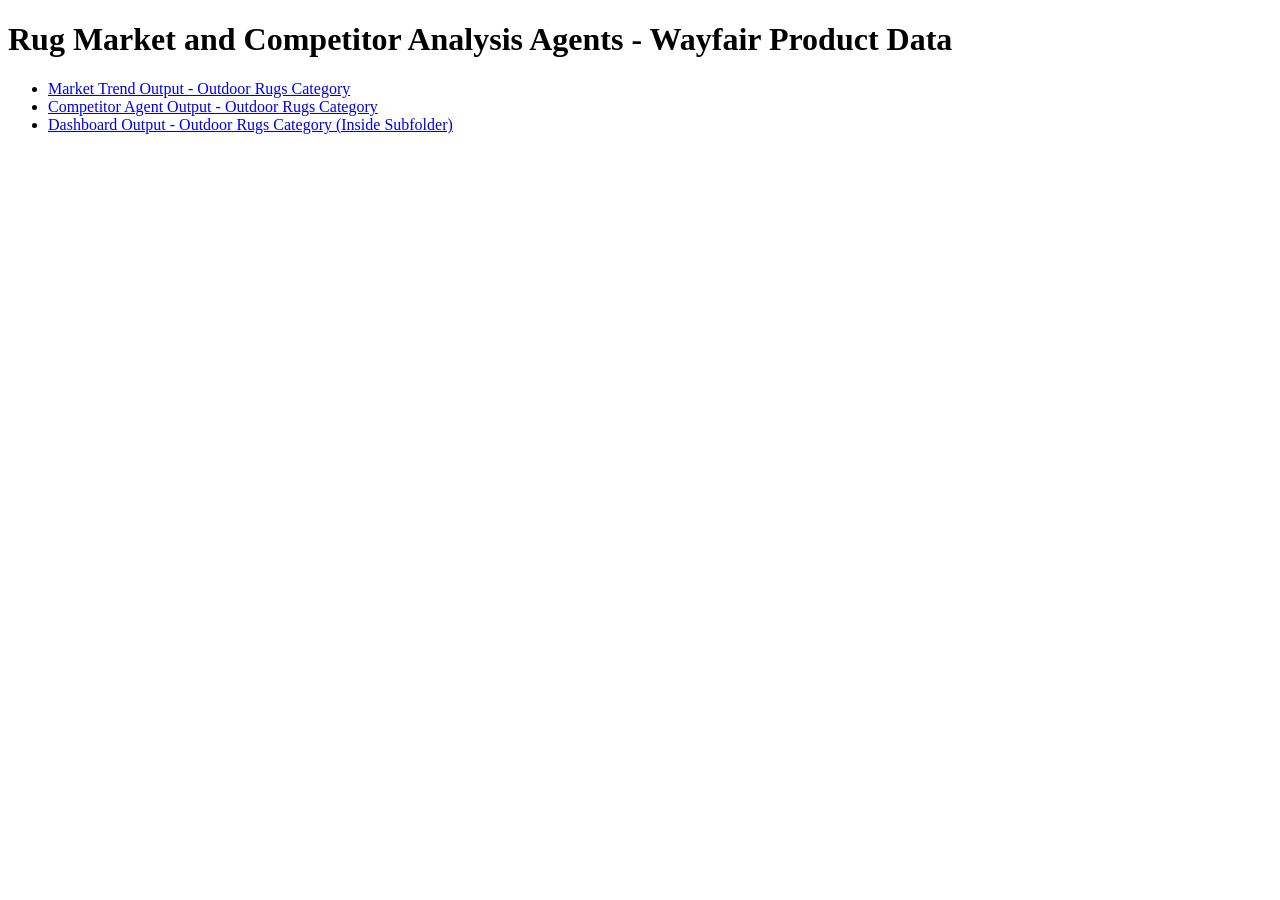
==== index.html @ 9f4a4004 "Create index.html Created an index html file for Github Pages." ====
<!DOCTYPE html>
<html>
<head>
  <title>WF-trendCompAgent Files</title>
</head>
<body>
  <h1> Rug Market and Competitor Analysis Agents - Wayfair Product Data</h1>
  <ul>
    <li><a href="Outdoor Rug Trend Report - FC.html">Market Trend Output -  Outdoor Rugs Category </a></li>
    <li><a href="Agent Wayfair Competitor Analysis Report - Outdoor Rug - FC.html">Competitor Agent Output -  Outdoor Rugs Category </a></li>
    <li><a href="Outdoor Rug - Category Intelligence Dashboard FC.html">Dashboard Output - Outdoor Rugs Category   (Inside Subfolder)</a></li>
  </ul>
</body>
</html>
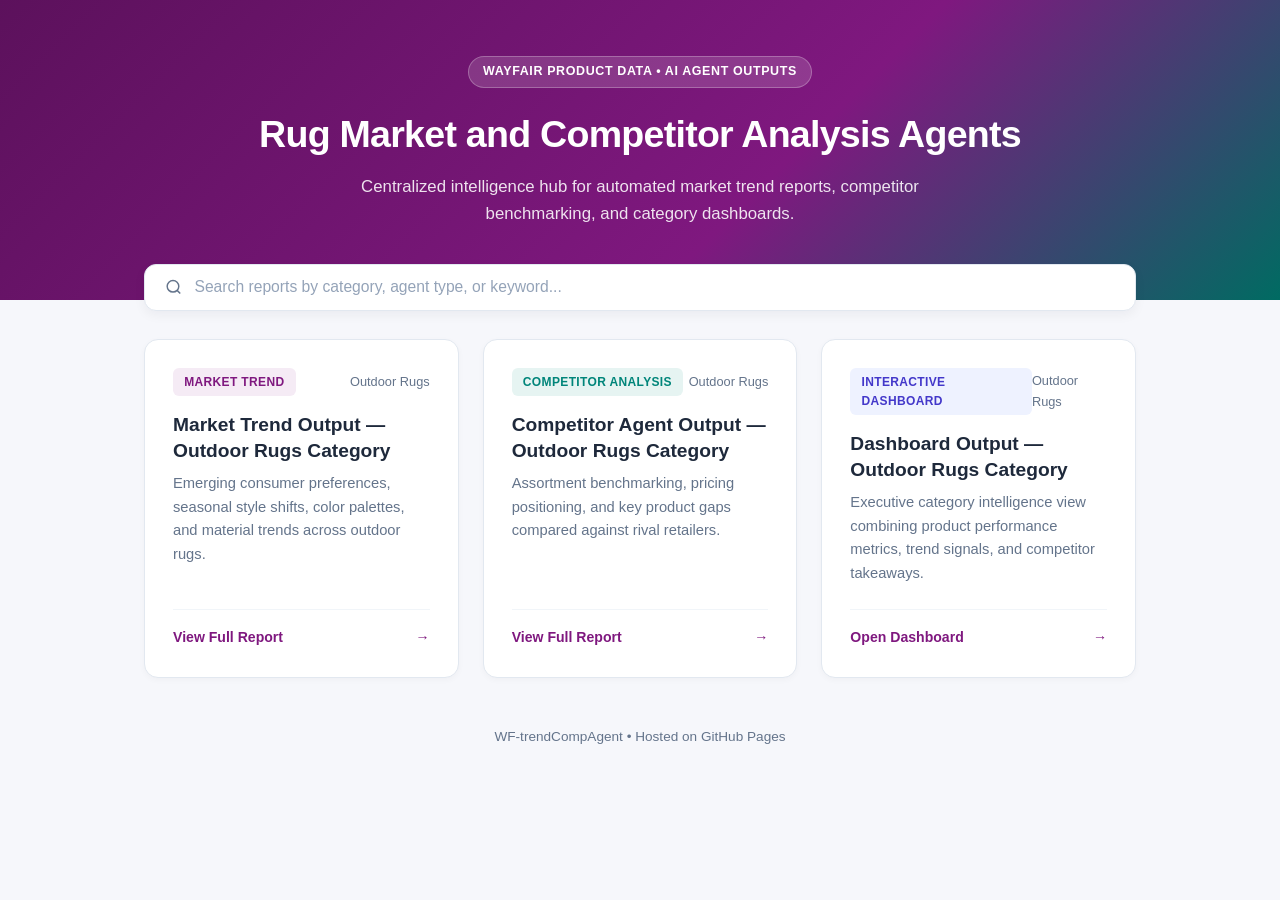
==== commit b43c5d7c: "Update index.html Update the design of the page." ====
--- a/index.html
+++ b/index.html
@@ -1,14 +1,303 @@
 <!DOCTYPE html>
-<html>
+<html lang="en">
 <head>
-  <title>WF-trendCompAgent Files</title>
+  <meta charset="UTF-8">
+  <meta name="viewport" content="width=device-width, initial-scale=1.0">
+  <title>WF-trendCompAgent | Rug Market & Competitor Intelligence</title>
+  <style>
+    :root {
+      --bg: #f6f7fb;
+      --surface: #ffffff;
+      --text: #1e293b;
+      --muted: #64748b;
+      --primary: #7f187f;       /* Wayfair Plum */
+      --primary-light: #f5ebf5;
+      --secondary: #00857a;     /* Complementary Teal */
+      --secondary-light: #e6f4f2;
+      --border: #e2e8f0;
+    }
+
+    * {
+      box-sizing: border-box;
+      margin: 0;
+      padding: 0;
+    }
+
+    body {
+      font-family: -apple-system, BlinkMacSystemFont, "Segoe UI", Roboto, Helvetica, Arial, sans-serif;
+      background-color: var(--bg);
+      color: var(--text);
+      line-height: 1.6;
+      min-height: 100vh;
+    }
+
+    /* Top Branded Header */
+    .hero {
+      background: linear-gradient(135deg, #5c115c 0%, #7f187f 60%, #006b62 100%);
+      color: #ffffff;
+      padding: 3.5rem 1.5rem 4.5rem;
+      text-align: center;
+    }
+
+    .hero-inner {
+      max-width: 960px;
+      margin: 0 auto;
+    }
+
+    .eyebrow {
+      display: inline-block;
+      background: rgba(255, 255, 255, 0.15);
+      border: 1px solid rgba(255, 255, 255, 0.25);
+      padding: 0.3rem 0.85rem;
+      border-radius: 999px;
+      font-size: 0.78rem;
+      font-weight: 600;
+      letter-spacing: 0.05em;
+      text-transform: uppercase;
+      margin-bottom: 1rem;
+    }
+
+    h1 {
+      font-size: clamp(1.6rem, 3vw, 2.35rem);
+      font-weight: 700;
+      letter-spacing: -0.02em;
+      margin-bottom: 0.65rem;
+    }
+
+    .subtitle {
+      color: rgba(255, 255, 255, 0.88);
+      font-size: 1.05rem;
+      max-width: 650px;
+      margin: 0 auto;
+    }
+
+    /* Main Content Container */
+    .container {
+      max-width: 1040px;
+      margin: -2.25rem auto 3rem;
+      padding: 0 1.5rem;
+    }
+
+    /* Filter Bar */
+    .toolbar {
+      background: var(--surface);
+      border: 1px solid var(--border);
+      border-radius: 12px;
+      padding: 0.85rem 1.25rem;
+      box-shadow: 0 4px 12px rgba(15, 23, 42, 0.05);
+      margin-bottom: 1.75rem;
+      display: flex;
+      align-items: center;
+      gap: 0.75rem;
+    }
+
+    .search-input {
+      width: 100%;
+      border: none;
+      font-size: 0.98rem;
+      color: var(--text);
+      outline: none;
+      background: transparent;
+    }
+
+    .search-input::placeholder {
+      color: #94a3b8;
+    }
+
+    /* Cards Grid */
+    .grid {
+      display: grid;
+      grid-template-columns: repeat(auto-fit, minmax(300px, 1fr));
+      gap: 1.5rem;
+    }
+
+    .card {
+      background: var(--surface);
+      border: 1px solid var(--border);
+      border-radius: 14px;
+      padding: 1.75rem;
+      text-decoration: none;
+      color: inherit;
+      display: flex;
+      flex-direction: column;
+      justify-content: space-between;
+      box-shadow: 0 2px 6px rgba(15, 23, 42, 0.03);
+      transition: transform 0.2s ease, box-shadow 0.2s ease, border-color 0.2s ease;
+    }
+
+    .card:hover {
+      transform: translateY(-4px);
+      box-shadow: 0 14px 28px -8px rgba(127, 24, 127, 0.14);
+      border-color: var(--primary);
+    }
+
+    .card-top {
+      margin-bottom: 1.5rem;
+    }
+
+    .badge-row {
+      display: flex;
+      align-items: center;
+      justify-content: space-between;
+      margin-bottom: 1rem;
+    }
+
+    .badge {
+      font-size: 0.75rem;
+      font-weight: 700;
+      padding: 0.28rem 0.7rem;
+      border-radius: 6px;
+      text-transform: uppercase;
+      letter-spacing: 0.03em;
+    }
+
+    .badge-trend {
+      background: var(--primary-light);
+      color: var(--primary);
+    }
+
+    .badge-comp {
+      background: var(--secondary-light);
+      color: var(--secondary);
+    }
+
+    .badge-dash {
+      background: #eef2ff;
+      color: #4338ca;
+    }
+
+    .category-tag {
+      font-size: 0.8rem;
+      color: var(--muted);
+      font-weight: 500;
+    }
+
+    .card-title {
+      font-size: 1.2rem;
+      font-weight: 700;
+      color: var(--text);
+      margin-bottom: 0.5rem;
+      line-height: 1.35;
+    }
+
+    .card-desc {
+      font-size: 0.92rem;
+      color: var(--muted);
+    }
+
+    .card-footer {
+      padding-top: 1rem;
+      border-top: 1px solid #f1f5f9;
+      display: flex;
+      align-items: center;
+      justify-content: space-between;
+      font-size: 0.88rem;
+      font-weight: 600;
+      color: var(--primary);
+    }
+
+    .card:hover .arrow {
+      transform: translateX(4px);
+    }
+
+    .arrow {
+      transition: transform 0.2s ease;
+    }
+
+    footer {
+      text-align: center;
+      color: var(--muted);
+      font-size: 0.85rem;
+      padding-bottom: 2.5rem;
+    }
+  </style>
 </head>
 <body>
-  <h1> Rug Market and Competitor Analysis Agents - Wayfair Product Data</h1>
-  <ul>
-    <li><a href="Outdoor Rug Trend Report - FC.html">Market Trend Output -  Outdoor Rugs Category </a></li>
-    <li><a href="Agent Wayfair Competitor Analysis Report - Outdoor Rug - FC.html">Competitor Agent Output -  Outdoor Rugs Category </a></li>
-    <li><a href="Outdoor Rug - Category Intelligence Dashboard FC.html">Dashboard Output - Outdoor Rugs Category   (Inside Subfolder)</a></li>
-  </ul>
+
+  <header class="hero">
+    <div class="hero-inner">
+      <span class="eyebrow">Wayfair Product Data &bull; AI Agent Outputs</span>
+      <h1>Rug Market and Competitor Analysis Agents</h1>
+      <p class="subtitle">Centralized intelligence hub for automated market trend reports, competitor benchmarking, and category dashboards.</p>
+    </div>
+  </header>
+
+  <main class="container">
+    <div class="toolbar">
+      <svg width="18" height="18" fill="none" stroke="#64748b" stroke-width="2" viewBox="0 0 24 24">
+        <circle cx="11" cy="11" r="8"></circle>
+        <path d="M21 21l-4.35-4.35"></path>
+      </svg>
+      <input type="text" id="searchInput" class="search-input" placeholder="Search reports by category, agent type, or keyword...">
+    </div>
+
+    <div class="grid" id="reportGrid">
+      <!-- Card 1: Market Trend Output -->
+      <a href="Outdoor%20Rug%20Trend%20Report%20-%20FC.html" class="card">
+        <div class="card-top">
+          <div class="badge-row">
+            <span class="badge badge-trend">Market Trend</span>
+            <span class="category-tag">Outdoor Rugs</span>
+          </div>
+          <h2 class="card-title">Market Trend Output &mdash; Outdoor Rugs Category</h2>
+          <p class="card-desc">Emerging consumer preferences, seasonal style shifts, color palettes, and material trends across outdoor rugs.</p>
+        </div>
+        <div class="card-footer">
+          <span>View Full Report</span>
+          <span class="arrow">&rarr;</span>
+        </div>
+      </a>
+
+      <!-- Card 2: Competitor Agent Output -->
+      <a href="Agent%20Wayfair%20Competitor%20Analysis%20Report%20-%20Outdoor%20Rug%20-%20FC.html" class="card">
+        <div class="card-top">
+          <div class="badge-row">
+            <span class="badge badge-comp">Competitor Analysis</span>
+            <span class="category-tag">Outdoor Rugs</span>
+          </div>
+          <h2 class="card-title">Competitor Agent Output &mdash; Outdoor Rugs Category</h2>
+          <p class="card-desc">Assortment benchmarking, pricing positioning, and key product gaps compared against rival retailers.</p>
+        </div>
+        <div class="card-footer">
+          <span>View Full Report</span>
+          <span class="arrow">&rarr;</span>
+        </div>
+      </a>
+
+      <!-- Card 3: Dashboard Output -->
+      <a href="Outdoor%20Rug%20-%20Category%20Intelligence%20Dashboard%20FC.html" class="card">
+        <div class="card-top">
+          <div class="badge-row">
+            <span class="badge badge-dash">Interactive Dashboard</span>
+            <span class="category-tag">Outdoor Rugs</span>
+          </div>
+          <h2 class="card-title">Dashboard Output &mdash; Outdoor Rugs Category</h2>
+          <p class="card-desc">Executive category intelligence view combining product performance metrics, trend signals, and competitor takeaways.</p>
+        </div>
+        <div class="card-footer">
+          <span>Open Dashboard</span>
+          <span class="arrow">&rarr;</span>
+        </div>
+      </a>
+    </div>
+  </main>
+
+  <footer>
+    WF-trendCompAgent &bull; Hosted on GitHub Pages
+  </footer>
+
+  <script>
+    const searchInput = document.getElementById('searchInput');
+    const cards = document.querySelectorAll('.card');
+
+    searchInput.addEventListener('input', (e) => {
+      const query = e.target.value.toLowerCase();
+      cards.forEach(card => {
+        const content = card.textContent.toLowerCase();
+        card.style.display = content.includes(query) ? 'flex' : 'none';
+      });
+    });
+  </script>
+
 </body>
 </html>
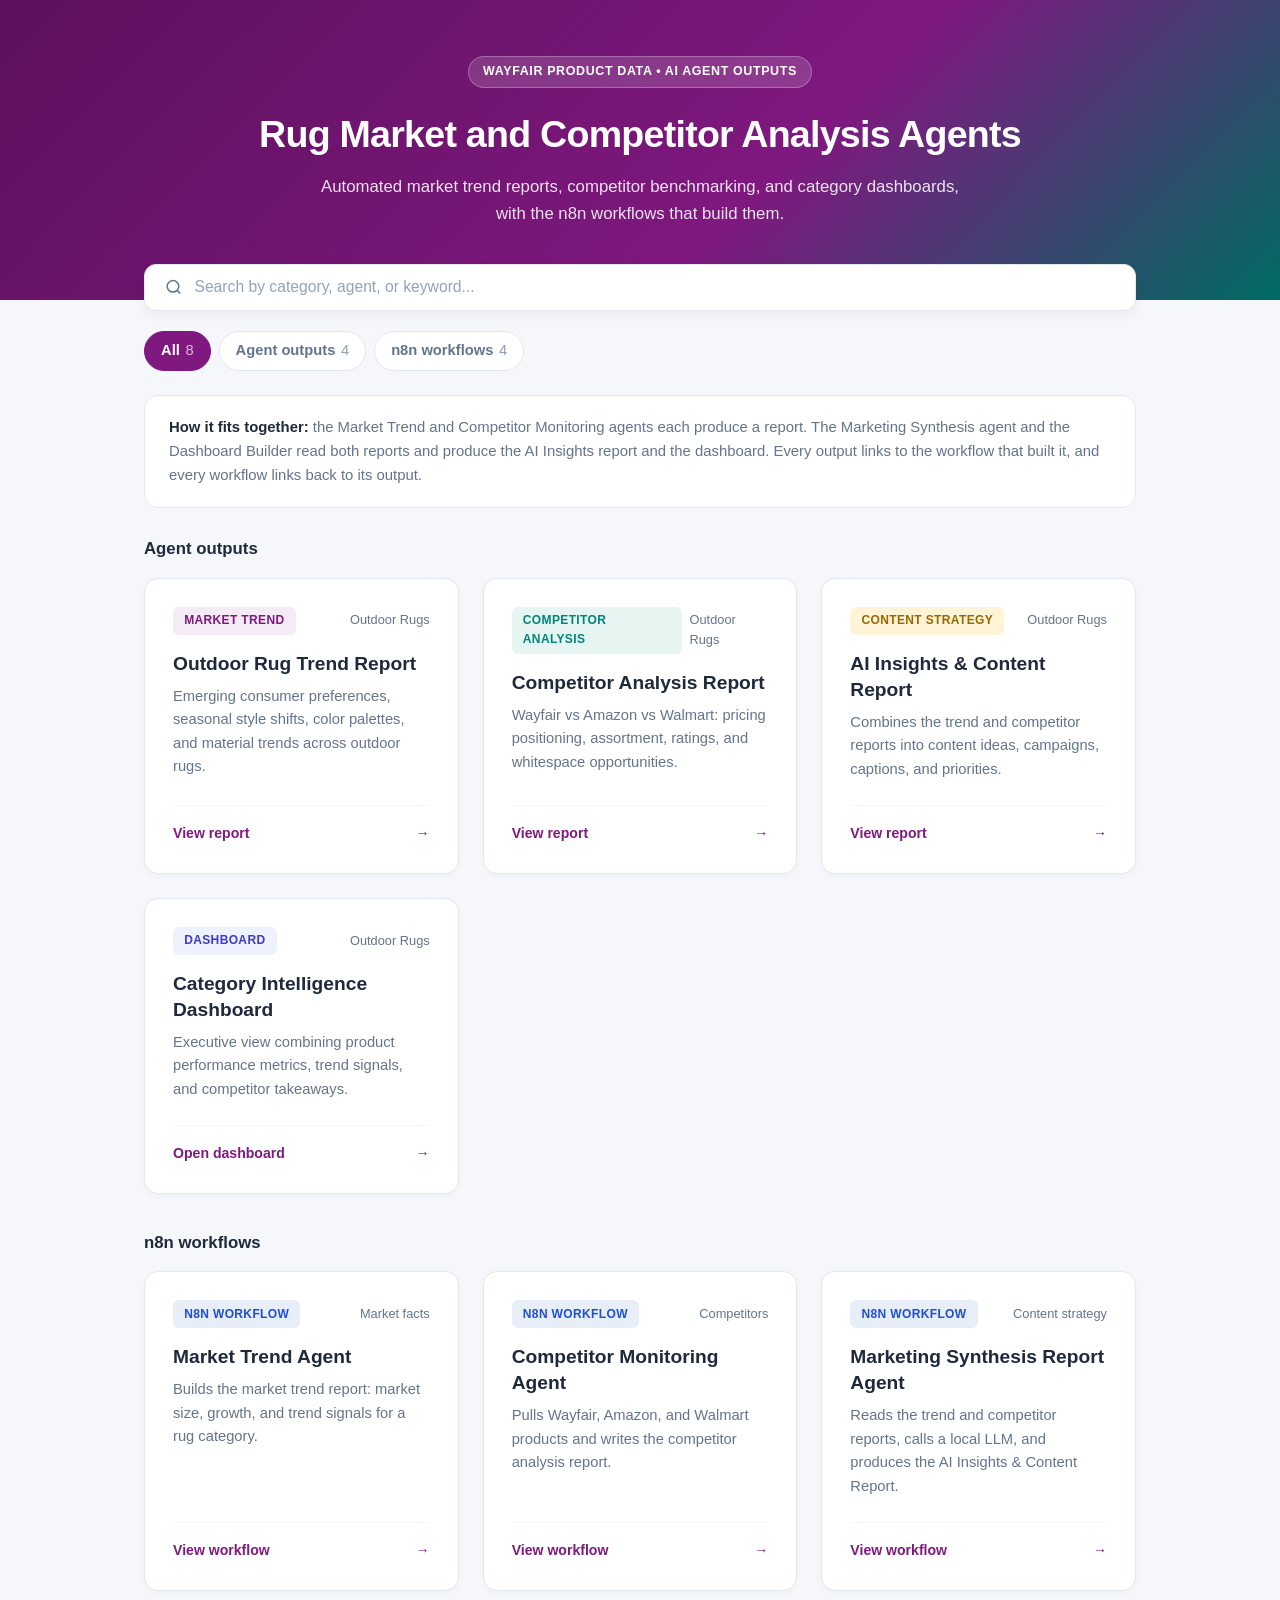
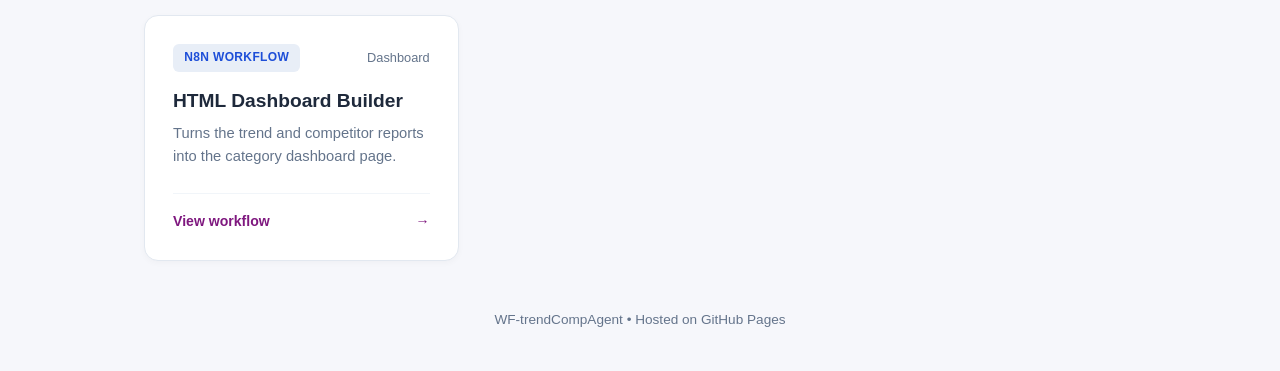
==== commit ebfdb32e: "Add files via upload Providing a new structure to the Github Pages site." ====
--- a/index.html
+++ b/index.html
@@ -1,303 +1,102 @@
 <!DOCTYPE html>
 <html lang="en">
 <head>
-  <meta charset="UTF-8">
-  <meta name="viewport" content="width=device-width, initial-scale=1.0">
-  <title>WF-trendCompAgent | Rug Market & Competitor Intelligence</title>
-  <style>
-    :root {
-      --bg: #f6f7fb;
-      --surface: #ffffff;
-      --text: #1e293b;
-      --muted: #64748b;
-      --primary: #7f187f;       /* Wayfair Plum */
-      --primary-light: #f5ebf5;
-      --secondary: #00857a;     /* Complementary Teal */
-      --secondary-light: #e6f4f2;
-      --border: #e2e8f0;
-    }
-
-    * {
-      box-sizing: border-box;
-      margin: 0;
-      padding: 0;
-    }
-
-    body {
-      font-family: -apple-system, BlinkMacSystemFont, "Segoe UI", Roboto, Helvetica, Arial, sans-serif;
-      background-color: var(--bg);
-      color: var(--text);
-      line-height: 1.6;
-      min-height: 100vh;
-    }
-
-    /* Top Branded Header */
-    .hero {
-      background: linear-gradient(135deg, #5c115c 0%, #7f187f 60%, #006b62 100%);
-      color: #ffffff;
-      padding: 3.5rem 1.5rem 4.5rem;
-      text-align: center;
-    }
-
-    .hero-inner {
-      max-width: 960px;
-      margin: 0 auto;
-    }
-
-    .eyebrow {
-      display: inline-block;
-      background: rgba(255, 255, 255, 0.15);
-      border: 1px solid rgba(255, 255, 255, 0.25);
-      padding: 0.3rem 0.85rem;
-      border-radius: 999px;
-      font-size: 0.78rem;
-      font-weight: 600;
-      letter-spacing: 0.05em;
-      text-transform: uppercase;
-      margin-bottom: 1rem;
-    }
-
-    h1 {
-      font-size: clamp(1.6rem, 3vw, 2.35rem);
-      font-weight: 700;
-      letter-spacing: -0.02em;
-      margin-bottom: 0.65rem;
-    }
-
-    .subtitle {
-      color: rgba(255, 255, 255, 0.88);
-      font-size: 1.05rem;
-      max-width: 650px;
-      margin: 0 auto;
-    }
-
-    /* Main Content Container */
-    .container {
-      max-width: 1040px;
-      margin: -2.25rem auto 3rem;
-      padding: 0 1.5rem;
-    }
-
-    /* Filter Bar */
-    .toolbar {
-      background: var(--surface);
-      border: 1px solid var(--border);
-      border-radius: 12px;
-      padding: 0.85rem 1.25rem;
-      box-shadow: 0 4px 12px rgba(15, 23, 42, 0.05);
-      margin-bottom: 1.75rem;
-      display: flex;
-      align-items: center;
-      gap: 0.75rem;
-    }
-
-    .search-input {
-      width: 100%;
-      border: none;
-      font-size: 0.98rem;
-      color: var(--text);
-      outline: none;
-      background: transparent;
-    }
-
-    .search-input::placeholder {
-      color: #94a3b8;
-    }
-
-    /* Cards Grid */
-    .grid {
-      display: grid;
-      grid-template-columns: repeat(auto-fit, minmax(300px, 1fr));
-      gap: 1.5rem;
-    }
-
-    .card {
-      background: var(--surface);
-      border: 1px solid var(--border);
-      border-radius: 14px;
-      padding: 1.75rem;
-      text-decoration: none;
-      color: inherit;
-      display: flex;
-      flex-direction: column;
-      justify-content: space-between;
-      box-shadow: 0 2px 6px rgba(15, 23, 42, 0.03);
-      transition: transform 0.2s ease, box-shadow 0.2s ease, border-color 0.2s ease;
-    }
-
-    .card:hover {
-      transform: translateY(-4px);
-      box-shadow: 0 14px 28px -8px rgba(127, 24, 127, 0.14);
-      border-color: var(--primary);
-    }
-
-    .card-top {
-      margin-bottom: 1.5rem;
-    }
-
-    .badge-row {
-      display: flex;
-      align-items: center;
-      justify-content: space-between;
-      margin-bottom: 1rem;
-    }
-
-    .badge {
-      font-size: 0.75rem;
-      font-weight: 700;
-      padding: 0.28rem 0.7rem;
-      border-radius: 6px;
-      text-transform: uppercase;
-      letter-spacing: 0.03em;
-    }
-
-    .badge-trend {
-      background: var(--primary-light);
-      color: var(--primary);
-    }
-
-    .badge-comp {
-      background: var(--secondary-light);
-      color: var(--secondary);
-    }
-
-    .badge-dash {
-      background: #eef2ff;
-      color: #4338ca;
-    }
-
-    .category-tag {
-      font-size: 0.8rem;
-      color: var(--muted);
-      font-weight: 500;
-    }
-
-    .card-title {
-      font-size: 1.2rem;
-      font-weight: 700;
-      color: var(--text);
-      margin-bottom: 0.5rem;
-      line-height: 1.35;
-    }
-
-    .card-desc {
-      font-size: 0.92rem;
-      color: var(--muted);
-    }
-
-    .card-footer {
-      padding-top: 1rem;
-      border-top: 1px solid #f1f5f9;
-      display: flex;
-      align-items: center;
-      justify-content: space-between;
-      font-size: 0.88rem;
-      font-weight: 600;
-      color: var(--primary);
-    }
-
-    .card:hover .arrow {
-      transform: translateX(4px);
-    }
-
-    .arrow {
-      transition: transform 0.2s ease;
-    }
-
-    footer {
-      text-align: center;
-      color: var(--muted);
-      font-size: 0.85rem;
-      padding-bottom: 2.5rem;
-    }
-  </style>
+<meta charset="UTF-8">
+<meta name="viewport" content="width=device-width, initial-scale=1.0">
+<title>WF-trendCompAgent | Rug Market & Competitor Intelligence</title>
+<link rel="stylesheet" href="style.css">
 </head>
 <body>
+<header class="hero">
+  <div class="hero-inner">
+    <span class="eyebrow">Wayfair Product Data &bull; AI Agent Outputs</span>
+    <h1>Rug Market and Competitor Analysis Agents</h1>
+    <p class="subtitle">Automated market trend reports, competitor benchmarking, and category dashboards, with the n8n workflows that build them.</p>
+  </div>
+</header>
 
-  <header class="hero">
-    <div class="hero-inner">
-      <span class="eyebrow">Wayfair Product Data &bull; AI Agent Outputs</span>
-      <h1>Rug Market and Competitor Analysis Agents</h1>
-      <p class="subtitle">Centralized intelligence hub for automated market trend reports, competitor benchmarking, and category dashboards.</p>
-    </div>
-  </header>
+<main class="container">
+  <div class="toolbar">
+    <svg width="18" height="18" fill="none" stroke="#64748b" stroke-width="2" viewBox="0 0 24 24" aria-hidden="true"><circle cx="11" cy="11" r="8"></circle><path d="M21 21l-4.35-4.35"></path></svg>
+    <input type="search" id="searchInput" class="search-input" placeholder="Search by category, agent, or keyword..." aria-label="Search reports and workflows">
+  </div>
 
-  <main class="container">
-    <div class="toolbar">
-      <svg width="18" height="18" fill="none" stroke="#64748b" stroke-width="2" viewBox="0 0 24 24">
-        <circle cx="11" cy="11" r="8"></circle>
-        <path d="M21 21l-4.35-4.35"></path>
-      </svg>
-      <input type="text" id="searchInput" class="search-input" placeholder="Search reports by category, agent type, or keyword...">
-    </div>
+  <div class="tabs" role="tablist" id="tabs">
+    <button class="tab" role="tab" data-tab="all" aria-selected="true">All<span class="count"></span></button>
+    <button class="tab" role="tab" data-tab="reports" aria-selected="false">Agent outputs<span class="count"></span></button>
+    <button class="tab" role="tab" data-tab="workflows" aria-selected="false">n8n workflows<span class="count"></span></button>
+  </div>
 
-    <div class="grid" id="reportGrid">
-      <!-- Card 1: Market Trend Output -->
-      <a href="Outdoor%20Rug%20Trend%20Report%20-%20FC.html" class="card">
-        <div class="card-top">
-          <div class="badge-row">
-            <span class="badge badge-trend">Market Trend</span>
-            <span class="category-tag">Outdoor Rugs</span>
-          </div>
-          <h2 class="card-title">Market Trend Output &mdash; Outdoor Rugs Category</h2>
-          <p class="card-desc">Emerging consumer preferences, seasonal style shifts, color palettes, and material trends across outdoor rugs.</p>
-        </div>
-        <div class="card-footer">
-          <span>View Full Report</span>
-          <span class="arrow">&rarr;</span>
-        </div>
-      </a>
+  <div class="how">
+    <strong>How it fits together:</strong> the Market Trend and Competitor Monitoring agents each produce a report. The Marketing Synthesis agent and the Dashboard Builder read both reports and produce the AI Insights report and the dashboard. Every output links to the workflow that built it, and every workflow links back to its output.
+  </div>
 
-      <!-- Card 2: Competitor Agent Output -->
-      <a href="Agent%20Wayfair%20Competitor%20Analysis%20Report%20-%20Outdoor%20Rug%20-%20FC.html" class="card">
-        <div class="card-top">
-          <div class="badge-row">
-            <span class="badge badge-comp">Competitor Analysis</span>
-            <span class="category-tag">Outdoor Rugs</span>
-          </div>
-          <h2 class="card-title">Competitor Agent Output &mdash; Outdoor Rugs Category</h2>
-          <p class="card-desc">Assortment benchmarking, pricing positioning, and key product gaps compared against rival retailers.</p>
-        </div>
-        <div class="card-footer">
-          <span>View Full Report</span>
-          <span class="arrow">&rarr;</span>
-        </div>
-      </a>
+  <section id="reportsSection">
+    <h2 class="section-title">Agent outputs</h2>
+    <div class="grid" id="reportGrid"></div>
+  </section>
+  <section id="workflowsSection">
+    <h2 class="section-title">n8n workflows</h2>
+    <div class="grid" id="workflowGrid"></div>
+  </section>
+  <p class="empty" id="emptyMsg" hidden>Nothing matches that search. Clear the box to see everything.</p>
+</main>
 
-      <!-- Card 3: Dashboard Output -->
-      <a href="Outdoor%20Rug%20-%20Category%20Intelligence%20Dashboard%20FC.html" class="card">
-        <div class="card-top">
-          <div class="badge-row">
-            <span class="badge badge-dash">Interactive Dashboard</span>
-            <span class="category-tag">Outdoor Rugs</span>
-          </div>
-          <h2 class="card-title">Dashboard Output &mdash; Outdoor Rugs Category</h2>
-          <p class="card-desc">Executive category intelligence view combining product performance metrics, trend signals, and competitor takeaways.</p>
-        </div>
-        <div class="card-footer">
-          <span>Open Dashboard</span>
-          <span class="arrow">&rarr;</span>
-        </div>
-      </a>
-    </div>
-  </main>
+<footer>WF-trendCompAgent &bull; Hosted on GitHub Pages</footer>
 
-  <footer>
-    WF-trendCompAgent &bull; Hosted on GitHub Pages
-  </footer>
+<script src="data.js"></script>
+<script>
+const BADGE = { 'Market Trend': 'badge-trend', 'Competitor Analysis': 'badge-comp', 'Dashboard': 'badge-dash', 'Content Strategy': 'badge-content', 'n8n Workflow': 'badge-wf' };
 
-  <script>
-    const searchInput = document.getElementById('searchInput');
-    const cards = document.querySelectorAll('.card');
+function card(item, type) {
+  const a = document.createElement('a');
+  a.className = 'card';
+  a.href = (type === 'workflows' ? 'workflow.html?id=' : 'report.html?id=') + encodeURIComponent(item.id);
+  const cta = type === 'workflows' ? 'View workflow' : (item.kind === 'Dashboard' ? 'Open dashboard' : 'View report');
+  a.innerHTML =
+    '<div class="card-top"><div class="badge-row"><span class="badge"></span><span class="category-tag"></span></div>' +
+    '<h3 class="card-title"></h3><p class="card-desc"></p></div>' +
+    '<div class="card-footer"><span></span><span class="arrow">&rarr;</span></div>';
+  a.querySelector('.badge').className = 'badge ' + (BADGE[item.kind] || 'badge-trend');
+  a.querySelector('.badge').textContent = item.kind;
+  a.querySelector('.category-tag').textContent = item.category;
+  a.querySelector('.card-title').textContent = item.title;
+  a.querySelector('.card-desc').textContent = item.description;
+  a.querySelector('.card-footer span').textContent = cta;
+  return a;
+}
 
-    searchInput.addEventListener('input', (e) => {
-      const query = e.target.value.toLowerCase();
-      cards.forEach(card => {
-        const content = card.textContent.toLowerCase();
-        card.style.display = content.includes(query) ? 'flex' : 'none';
-      });
+const grids = { reports: document.getElementById('reportGrid'), workflows: document.getElementById('workflowGrid') };
+['reports', 'workflows'].forEach(t => HUB[t].forEach(item => grids[t].appendChild(card(item, t))));
+
+let tab = 'all', query = '';
+function apply() {
+  let shown = 0;
+  ['reports', 'workflows'].forEach(t => {
+    let n = 0;
+    grids[t].querySelectorAll('.card').forEach(c => {
+      const hit = c.textContent.toLowerCase().includes(query);
+      c.style.display = hit ? 'flex' : 'none';
+      if (hit) n++;
     });
-  </script>
-
+    const sec = document.getElementById(t + 'Section');
+    const visible = (tab === 'all' || tab === t) && n > 0;
+    sec.hidden = !visible;
+    if (visible) shown += n;
+  });
+  document.getElementById('emptyMsg').hidden = shown > 0;
+}
+document.getElementById('searchInput').addEventListener('input', e => { query = e.target.value.toLowerCase().trim(); apply(); });
+document.querySelectorAll('.tab').forEach(b => {
+  const key = b.dataset.tab;
+  b.querySelector('.count').textContent = key === 'all' ? HUB.reports.length + HUB.workflows.length : HUB[key].length;
+  b.addEventListener('click', () => {
+    tab = key;
+    document.querySelectorAll('.tab').forEach(x => x.setAttribute('aria-selected', x === b));
+    apply();
+  });
+});
+apply();
+</script>
 </body>
 </html>
--- a/style.css
+++ b/style.css
@@ -0,0 +1,90 @@
+:root {
+  --bg: #f6f7fb; --surface: #ffffff; --text: #1e293b; --muted: #64748b;
+  --primary: #7f187f; --primary-light: #f5ebf5;
+  --secondary: #00857a; --secondary-light: #e6f4f2;
+  --indigo: #4338ca; --indigo-light: #eef2ff;
+  --border: #e2e8f0;
+}
+* { box-sizing: border-box; margin: 0; padding: 0; }
+body { font-family: -apple-system, BlinkMacSystemFont, "Segoe UI", Roboto, Helvetica, Arial, sans-serif; background: var(--bg); color: var(--text); line-height: 1.6; min-height: 100vh; }
+a { color: inherit; }
+:focus-visible { outline: 3px solid var(--secondary); outline-offset: 2px; }
+
+/* Hub header */
+.hero { background: linear-gradient(135deg, #5c115c 0%, #7f187f 60%, #006b62 100%); color: #fff; padding: 3.5rem 1.5rem 4.5rem; text-align: center; }
+.hero-inner { max-width: 960px; margin: 0 auto; }
+.eyebrow { display: inline-block; background: rgba(255,255,255,.15); border: 1px solid rgba(255,255,255,.25); padding: .3rem .85rem; border-radius: 999px; font-size: .78rem; font-weight: 600; letter-spacing: .05em; text-transform: uppercase; margin-bottom: 1rem; }
+h1 { font-size: clamp(1.6rem, 3vw, 2.35rem); font-weight: 700; letter-spacing: -.02em; margin-bottom: .65rem; }
+.subtitle { color: rgba(255,255,255,.88); font-size: 1.05rem; max-width: 650px; margin: 0 auto; }
+
+.container { max-width: 1040px; margin: -2.25rem auto 3rem; padding: 0 1.5rem; }
+.toolbar { background: var(--surface); border: 1px solid var(--border); border-radius: 12px; padding: .85rem 1.25rem; box-shadow: 0 4px 12px rgba(15,23,42,.05); margin-bottom: 1.25rem; display: flex; align-items: center; gap: .75rem; }
+.search-input { width: 100%; border: none; font-size: .98rem; color: var(--text); outline: none; background: transparent; }
+.search-input::placeholder { color: #94a3b8; }
+
+.tabs { display: flex; gap: .5rem; margin-bottom: 1.5rem; flex-wrap: wrap; }
+.tab { border: 1px solid var(--border); background: var(--surface); color: var(--muted); font: inherit; font-size: .92rem; font-weight: 600; padding: .45rem 1rem; border-radius: 999px; cursor: pointer; }
+.tab[aria-selected="true"] { background: var(--primary); border-color: var(--primary); color: #fff; }
+.tab .count { opacity: .7; margin-left: .35rem; font-weight: 500; }
+
+.how { background: var(--surface); border: 1px solid var(--border); border-radius: 14px; padding: 1.25rem 1.5rem; margin-bottom: 1.75rem; color: var(--muted); font-size: .93rem; }
+.how strong { color: var(--text); }
+
+.section-title { font-size: 1.05rem; font-weight: 700; margin: 0 0 .9rem; color: var(--text); }
+.grid { display: grid; grid-template-columns: repeat(auto-fit, minmax(300px, 1fr)); gap: 1.5rem; margin-bottom: 2.25rem; }
+.card { background: var(--surface); border: 1px solid var(--border); border-radius: 14px; padding: 1.75rem; text-decoration: none; color: inherit; display: flex; flex-direction: column; justify-content: space-between; box-shadow: 0 2px 6px rgba(15,23,42,.03); transition: transform .2s ease, box-shadow .2s ease, border-color .2s ease; }
+.card:hover { transform: translateY(-4px); box-shadow: 0 14px 28px -8px rgba(127,24,127,.14); border-color: var(--primary); }
+.card-top { margin-bottom: 1.5rem; }
+.badge-row { display: flex; align-items: center; justify-content: space-between; margin-bottom: 1rem; gap: .5rem; }
+.badge { font-size: .75rem; font-weight: 700; padding: .28rem .7rem; border-radius: 6px; text-transform: uppercase; letter-spacing: .03em; }
+.badge-trend { background: var(--primary-light); color: var(--primary); }
+.badge-comp { background: var(--secondary-light); color: var(--secondary); }
+.badge-dash { background: var(--indigo-light); color: var(--indigo); }
+.badge-content { background: #fff4d6; color: #9a6700; }
+.badge-wf { background: #e8eef7; color: #1d4ed8; }
+.category-tag { font-size: .8rem; color: var(--muted); font-weight: 500; }
+.card-title { font-size: 1.2rem; font-weight: 700; margin-bottom: .5rem; line-height: 1.35; }
+.card-desc { font-size: .92rem; color: var(--muted); }
+.card-footer { padding-top: 1rem; border-top: 1px solid #f1f5f9; display: flex; align-items: center; justify-content: space-between; font-size: .88rem; font-weight: 600; color: var(--primary); }
+.card:hover .arrow { transform: translateX(4px); }
+.arrow { transition: transform .2s ease; }
+.empty { color: var(--muted); text-align: center; padding: 2rem 0; }
+footer { text-align: center; color: var(--muted); font-size: .85rem; padding-bottom: 2.5rem; }
+
+/* Viewer pages (report.html, workflow.html) */
+.viewer { display: flex; flex-direction: column; height: 100vh; }
+.topbar { display: flex; align-items: center; gap: .75rem; flex-wrap: wrap; background: linear-gradient(135deg, #5c115c 0%, #7f187f 70%); color: #fff; padding: .7rem 1.1rem; }
+.topbar .back { color: #fff; text-decoration: none; font-weight: 600; font-size: .92rem; padding: .3rem .7rem; border-radius: 8px; background: rgba(255,255,255,.15); }
+.topbar h1 { font-size: 1.05rem; margin: 0; letter-spacing: 0; flex: 1; min-width: 160px; }
+.topbar .actions { display: flex; gap: .5rem; flex-wrap: wrap; }
+.btn { font: inherit; font-size: .85rem; font-weight: 600; color: #fff; background: rgba(255,255,255,.15); border: 1px solid rgba(255,255,255,.3); border-radius: 8px; padding: .35rem .8rem; cursor: pointer; text-decoration: none; display: inline-block; }
+.btn:hover { background: rgba(255,255,255,.28); }
+.frame { flex: 1; width: 100%; border: 0; background: #fff; }
+
+/* Workflow viewer */
+.wf-body { flex: 1; display: grid; grid-template-columns: minmax(0, 1fr) 360px; grid-template-rows: minmax(0, 1fr); min-height: 0; }
+.canvas { position: relative; background: #fbfbfd; background-image: radial-gradient(#d9dce6 1px, transparent 1px); background-size: 22px 22px; overflow: hidden; cursor: grab; touch-action: none; }
+.canvas.dragging { cursor: grabbing; }
+.canvas svg { width: 100%; height: 100%; display: block; }
+.svg-host { position: absolute; inset: 0; }
+.zoom { position: absolute; right: 14px; bottom: 14px; display: flex; flex-direction: column; gap: 6px; }
+.zoom button { width: 36px; height: 36px; border-radius: 8px; border: 1px solid var(--border); background: #fff; font-size: 1.1rem; cursor: pointer; color: var(--text); }
+.legend { position: absolute; left: 14px; bottom: 14px; background: rgba(255,255,255,.95); border: 1px solid var(--border); border-radius: 10px; padding: .55rem .8rem; font-size: .76rem; color: var(--muted); display: flex; gap: .9rem; flex-wrap: wrap; max-width: 80%; }
+.legend i { display: inline-block; width: 10px; height: 10px; border-radius: 3px; margin-right: 5px; vertical-align: -1px; }
+.panel { background: var(--surface); border-left: 1px solid var(--border); overflow: auto; padding: 1.1rem 1.2rem; }
+.panel h2 { font-size: 1.05rem; margin-bottom: .2rem; word-break: break-word; }
+.panel .type { color: var(--muted); font-size: .82rem; margin-bottom: .9rem; word-break: break-all; }
+.panel h4 { font-size: .8rem; color: var(--primary); margin: 1rem 0 .3rem; }
+.panel pre { background: #0f172a; color: #e2e8f0; padding: .75rem; border-radius: 8px; font-size: .74rem; line-height: 1.5; overflow: auto; max-height: 340px; white-space: pre-wrap; word-break: break-word; }
+.panel .hint { color: var(--muted); font-size: .9rem; }
+.stats { display: flex; gap: .6rem; flex-wrap: wrap; margin-bottom: 1rem; }
+.stat { background: var(--primary-light); color: var(--primary); border-radius: 8px; padding: .25rem .6rem; font-size: .8rem; font-weight: 600; }
+.error { padding: 2rem; color: #b91c1c; }
+.node { cursor: pointer; }
+.node:hover rect.box { stroke: #7f187f; stroke-width: 2; }
+.node.selected rect.box { stroke: #7f187f; stroke-width: 3; }
+@media (max-width: 860px) {
+  .wf-body { grid-template-columns: minmax(0, 1fr); grid-template-rows: 60vh minmax(0, 1fr); }
+  .panel { border-left: 0; border-top: 1px solid var(--border); }
+}
+@media (prefers-reduced-motion: reduce) { .card, .arrow { transition: none; } .card:hover { transform: none; } }
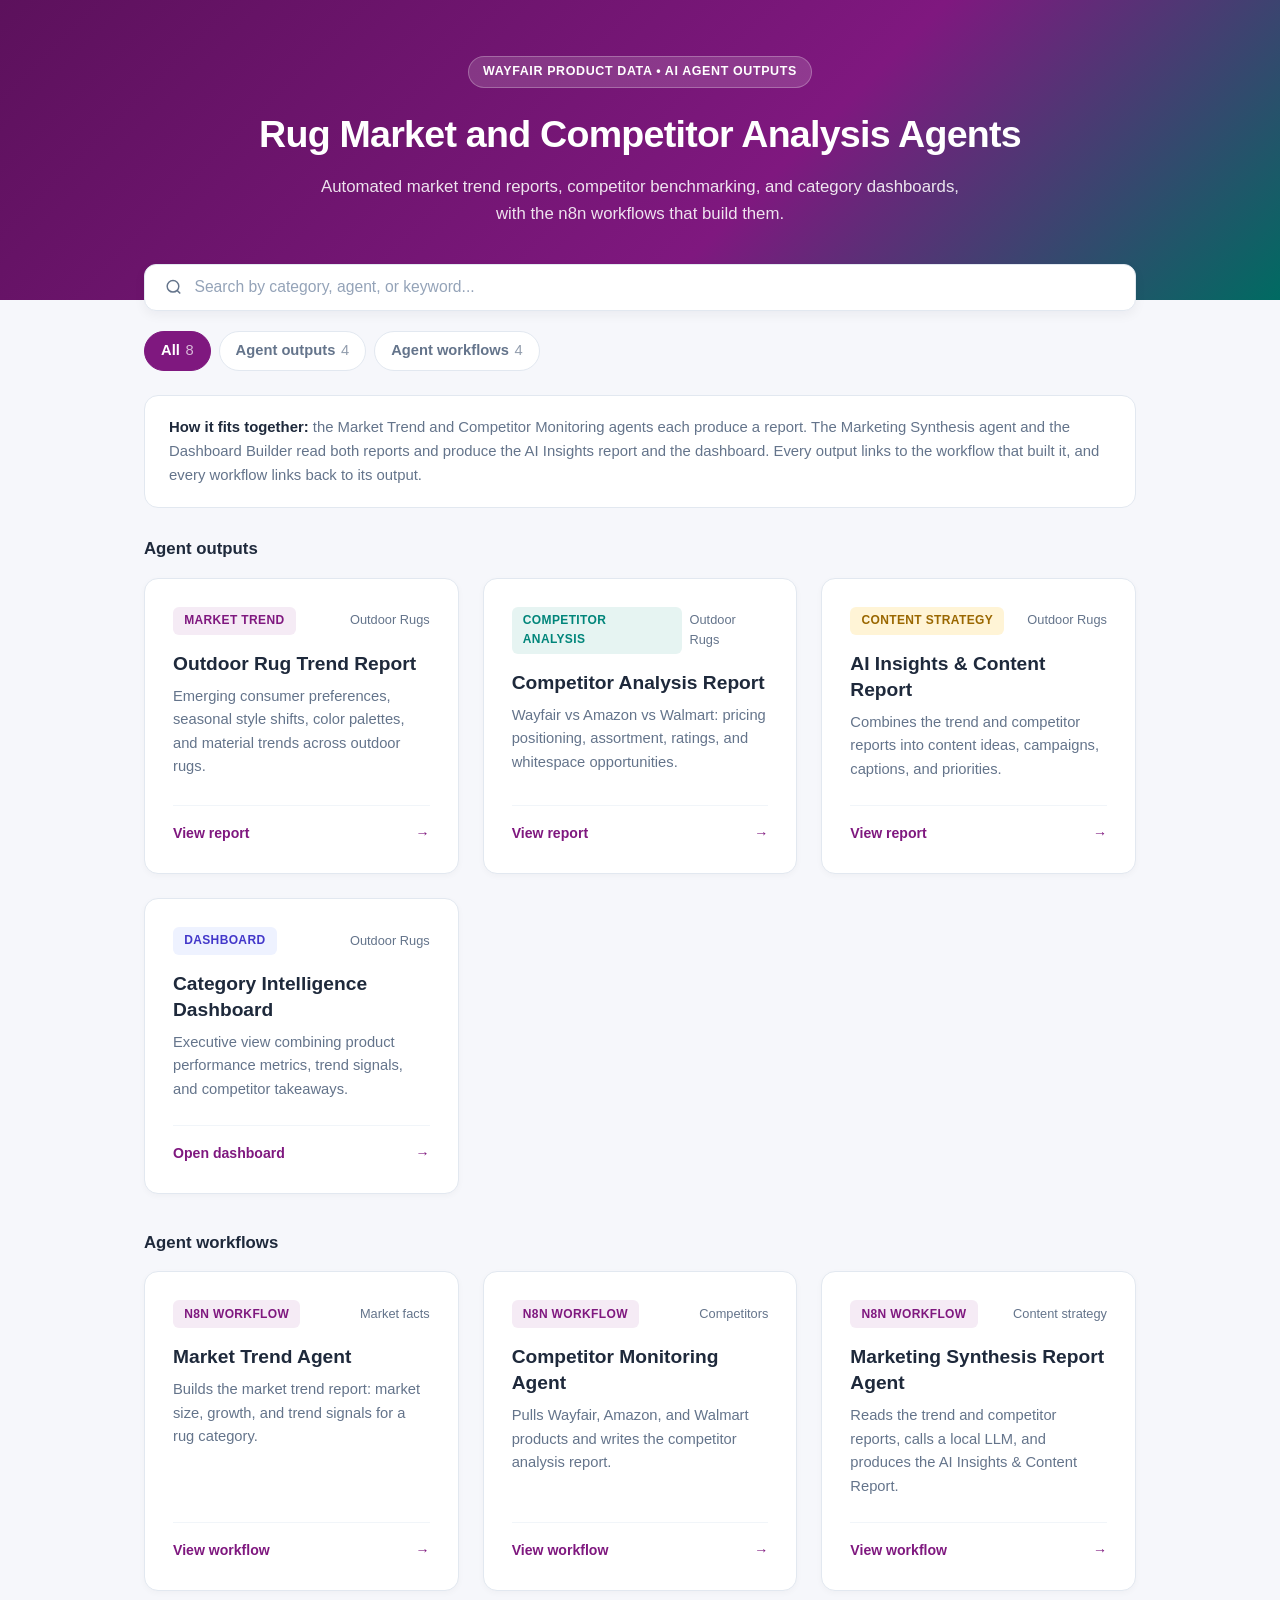
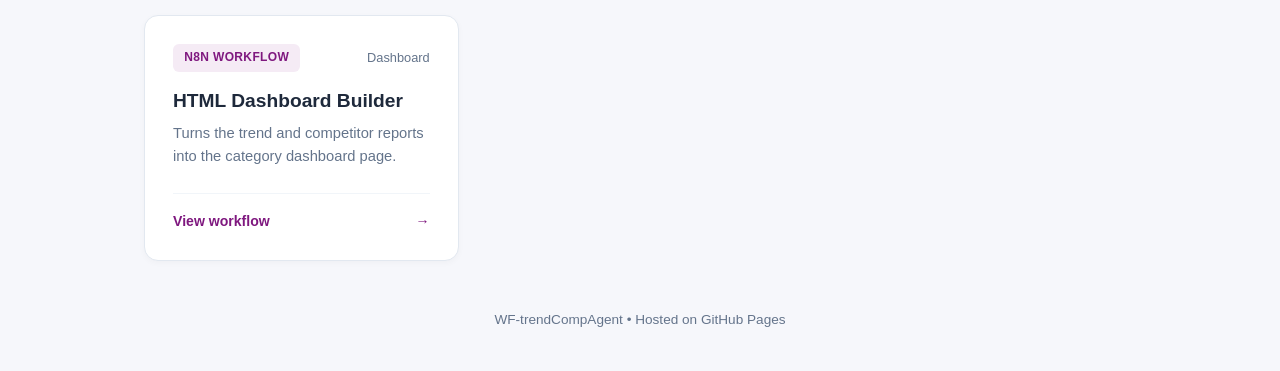
==== commit 1711eca5: "Update index.html" ====
--- a/index.html
+++ b/index.html
@@ -24,7 +24,7 @@
   <div class="tabs" role="tablist" id="tabs">
     <button class="tab" role="tab" data-tab="all" aria-selected="true">All<span class="count"></span></button>
     <button class="tab" role="tab" data-tab="reports" aria-selected="false">Agent outputs<span class="count"></span></button>
-    <button class="tab" role="tab" data-tab="workflows" aria-selected="false">n8n workflows<span class="count"></span></button>
+    <button class="tab" role="tab" data-tab="workflows" aria-selected="false">Agent workflows<span class="count"></span></button>
   </div>
 
   <div class="how">
@@ -36,7 +36,7 @@
     <div class="grid" id="reportGrid"></div>
   </section>
   <section id="workflowsSection">
-    <h2 class="section-title">n8n workflows</h2>
+    <h2 class="section-title">Agent workflows</h2>
     <div class="grid" id="workflowGrid"></div>
   </section>
   <p class="empty" id="emptyMsg" hidden>Nothing matches that search. Clear the box to see everything.</p>
@@ -46,7 +46,7 @@
 
 <script src="data.js"></script>
 <script>
-const BADGE = { 'Market Trend': 'badge-trend', 'Competitor Analysis': 'badge-comp', 'Dashboard': 'badge-dash', 'Content Strategy': 'badge-content', 'n8n Workflow': 'badge-wf' };
+const BADGE = { 'Market Trend': 'badge-trend', 'Competitor Analysis': 'badge-comp', 'Dashboard': 'badge-dash', 'Content Strategy': 'badge-content', 'Agent Workflow': 'badge-wf' };
 
 function card(item, type) {
   const a = document.createElement('a');
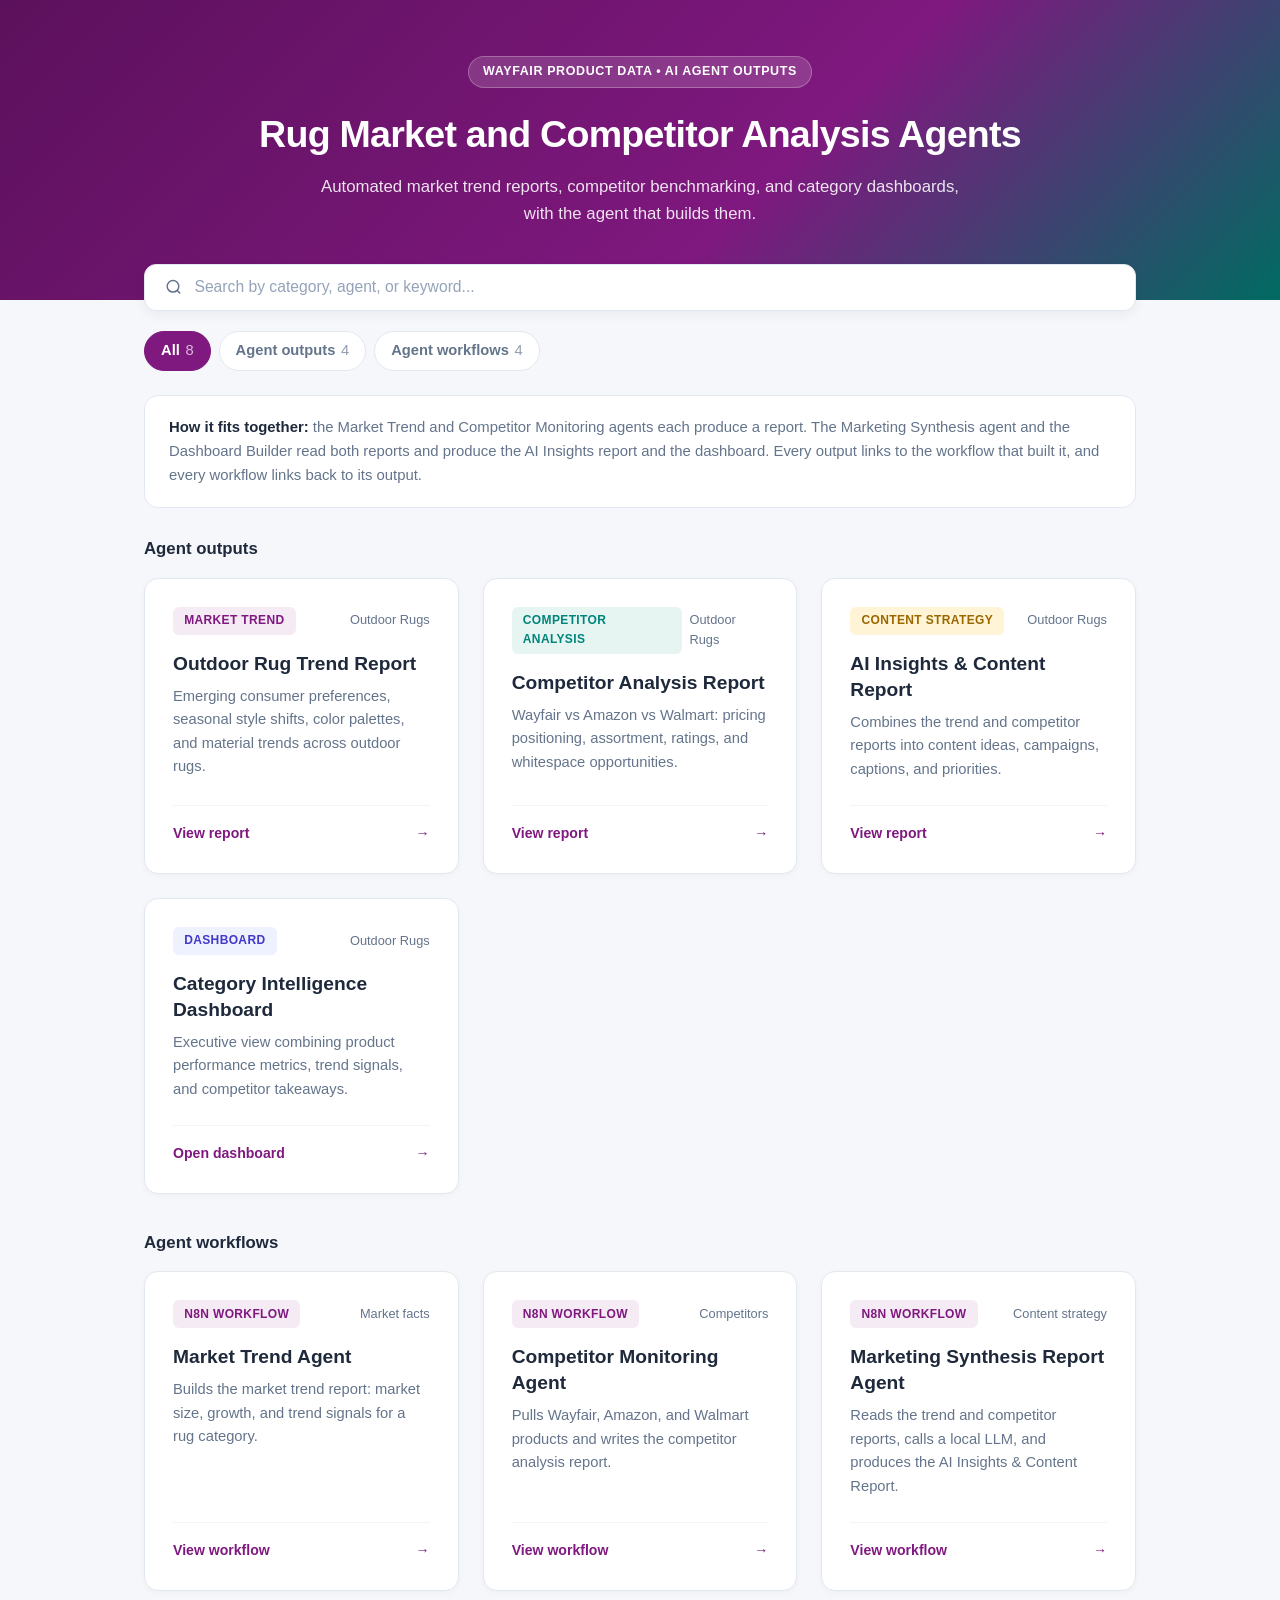
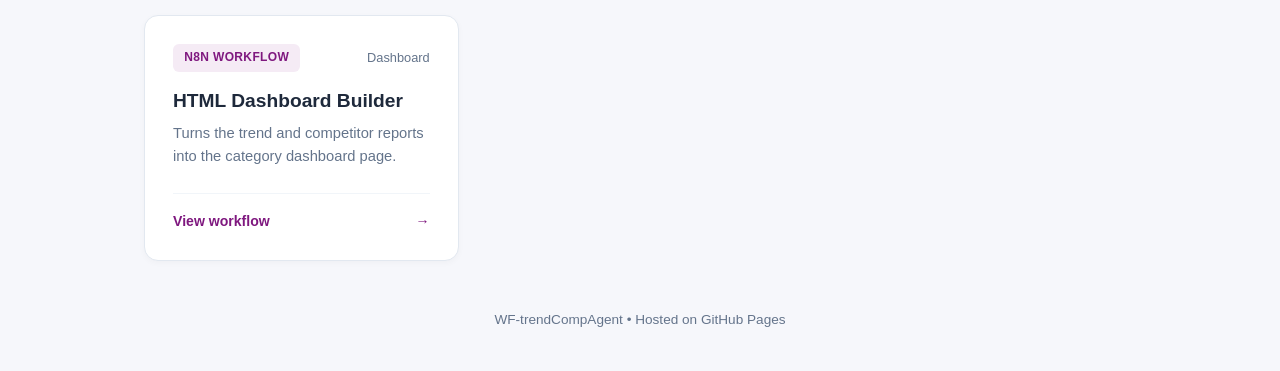
==== commit 17ad945f: "Update index.html" ====
--- a/index.html
+++ b/index.html
@@ -11,7 +11,7 @@
   <div class="hero-inner">
     <span class="eyebrow">Wayfair Product Data &bull; AI Agent Outputs</span>
     <h1>Rug Market and Competitor Analysis Agents</h1>
-    <p class="subtitle">Automated market trend reports, competitor benchmarking, and category dashboards, with the n8n workflows that build them.</p>
+    <p class="subtitle">Automated market trend reports, competitor benchmarking, and category dashboards, with the agent that builds them.</p>
   </div>
 </header>
 
